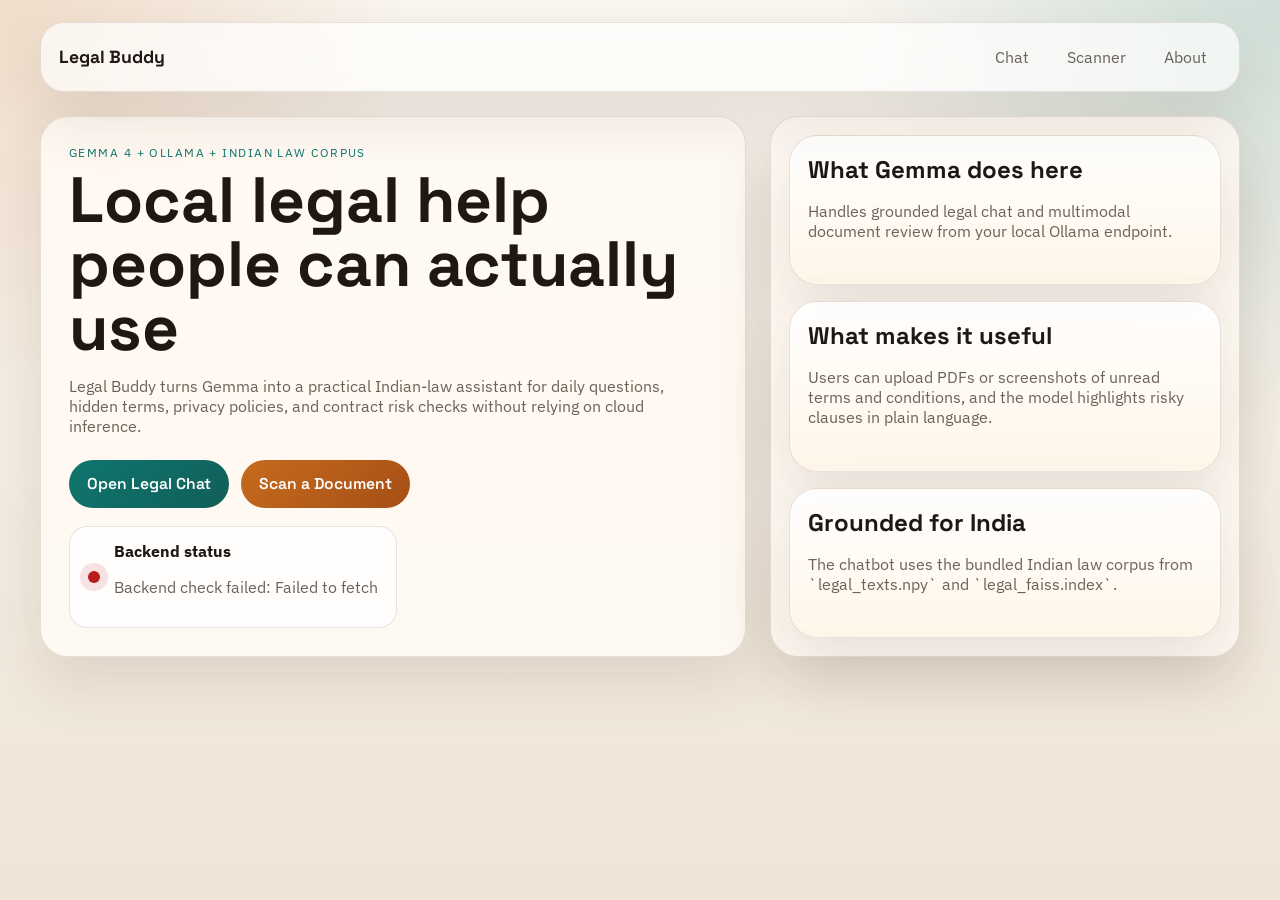
==== frontend/index.html @ d33e6dc4 "initial frontend" ====
<!DOCTYPE html>
<html lang="en">
<head>
  <meta charset="UTF-8">
  <meta name="viewport" content="width=device-width, initial-scale=1.0">
  <title>Legal Buddy</title>
  <link rel="preconnect" href="https://fonts.googleapis.com">
  <link rel="preconnect" href="https://fonts.gstatic.com" crossorigin>
  <link href="https://fonts.googleapis.com/css2?family=Space+Grotesk:wght@400;500;700&family=IBM+Plex+Sans:wght@400;500;600&display=swap" rel="stylesheet">
  <link rel="stylesheet" href="./assets/styles.css">
</head>
<body>
  <div class="page-shell">
    <header class="topbar">
      <a class="brand" href="./index.html">Legal Buddy</a>
      <nav class="nav">
        <a href="./pages/chat.html">Chat</a>
        <a href="./pages/scanner.html">Scanner</a>
        <a href="./pages/about.html">About</a>
      </nav>
    </header>

    <main class="hero-layout">
      <section class="hero-card">
        <p class="eyebrow">Gemma 4 + Ollama + Indian Law Corpus</p>
        <h1>Local legal help people can actually use</h1>
        <p class="lede">
          Legal Buddy turns Gemma into a practical Indian-law assistant for daily questions,
          hidden terms, privacy policies, and contract risk checks without relying on cloud inference.
        </p>
        <div class="cta-row">
          <a class="button" href="./pages/chat.html">Open Legal Chat</a>
          <a class="button button-secondary" href="./pages/scanner.html">Scan a Document</a>
        </div>
        <div class="status-card">
          <span class="status-dot" id="health-dot"></span>
          <div>
            <strong>Backend status</strong>
            <p id="health-text">Checking local Ollama backend...</p>
          </div>
        </div>
      </section>

      <aside class="stack-panel">
        <article class="info-card">
          <h2>What Gemma does here</h2>
          <p>Handles grounded legal chat and multimodal document review from your local Ollama endpoint.</p>
        </article>
        <article class="info-card">
          <h2>What makes it useful</h2>
          <p>Users can upload PDFs or screenshots of unread terms and conditions, and the model highlights risky clauses in plain language.</p>
        </article>
        <article class="info-card">
          <h2>Grounded for India</h2>
          <p>The chatbot uses the bundled Indian law corpus from `legal_texts.npy` and `legal_faiss.index`.</p>
        </article>
      </aside>
    </main>
  </div>

  <script src="./assets/config.js"></script>
  <script src="./assets/common.js"></script>
</body>
</html>
---- frontend/assets/styles.css ----
:root {
  --bg: #f3ecdf;
  --paper: rgba(255, 250, 243, 0.92);
  --ink: #1e1714;
  --muted: #6b6259;
  --line: rgba(91, 67, 44, 0.14);
  --accent: #0f766e;
  --accent-strong: #115e59;
  --accent-soft: rgba(15, 118, 110, 0.12);
  --warm: #c56b1d;
  --danger: #b91c1c;
  --shadow: 0 24px 60px rgba(62, 42, 27, 0.12);
}

* {
  box-sizing: border-box;
}

body {
  margin: 0;
  min-height: 100vh;
  color: var(--ink);
  font-family: "IBM Plex Sans", sans-serif;
  background:
    radial-gradient(circle at top left, rgba(197, 107, 29, 0.18), transparent 26%),
    radial-gradient(circle at top right, rgba(15, 118, 110, 0.18), transparent 28%),
    linear-gradient(180deg, #faf6f0 0%, #efe5d7 100%);
}

.page-shell {
  width: min(1200px, calc(100vw - 32px));
  margin: 0 auto;
  padding: 22px 0 40px;
}

.topbar {
  display: flex;
  justify-content: space-between;
  align-items: center;
  gap: 18px;
  margin-bottom: 24px;
  padding: 14px 18px;
  border-radius: 24px;
  border: 1px solid var(--line);
  background: rgba(255, 255, 255, 0.66);
  backdrop-filter: blur(12px);
  box-shadow: var(--shadow);
}

.brand,
.nav a {
  text-decoration: none;
  color: var(--ink);
}

.brand {
  font: 700 1.1rem "Space Grotesk", sans-serif;
}

.nav {
  display: flex;
  flex-wrap: wrap;
  gap: 10px;
}

.nav a {
  padding: 10px 14px;
  border-radius: 999px;
  color: var(--muted);
}

.nav a.active,
.nav a:hover {
  background: rgba(255, 255, 255, 0.88);
  color: var(--ink);
}

.hero-layout,
.scanner-layout,
.about-layout {
  display: grid;
  gap: 24px;
}

.hero-layout {
  grid-template-columns: 1.35fr 0.9fr;
}

.scanner-layout {
  grid-template-columns: repeat(2, minmax(0, 1fr));
}

.about-layout {
  grid-template-columns: repeat(3, minmax(0, 1fr));
}

.single-panel-layout {
  display: block;
}

.hero-card,
.stack-panel,
.panel,
.info-card {
  border-radius: 28px;
  border: 1px solid var(--line);
  background: var(--paper);
  box-shadow: var(--shadow);
}

.hero-card,
.panel {
  padding: 28px;
}

.stack-panel {
  padding: 18px;
  display: grid;
  gap: 16px;
}

.info-card {
  padding: 18px;
  background: linear-gradient(180deg, rgba(255, 255, 255, 0.88), rgba(255, 245, 232, 0.92));
}

.eyebrow {
  margin: 0 0 8px;
  font-size: 12px;
  letter-spacing: 0.12em;
  text-transform: uppercase;
  color: var(--accent);
}

h1,
h2 {
  margin: 0;
  font-family: "Space Grotesk", sans-serif;
}

h1 {
  font-size: clamp(2.4rem, 5vw, 4.8rem);
  line-height: 1;
  margin-bottom: 14px;
}

.panel-head {
  margin-bottom: 16px;
}

.panel-head p,
.lede,
.info-card p,
.prose-block p,
.meta,
#health-text {
  color: var(--muted);
}

.cta-row {
  display: flex;
  flex-wrap: wrap;
  gap: 12px;
  margin: 24px 0 18px;
}

.button,
button {
  appearance: none;
  border: 0;
  text-decoration: none;
  border-radius: 999px;
  padding: 14px 18px;
  color: white;
  cursor: pointer;
  font: 600 0.98rem "Space Grotesk", sans-serif;
  background: linear-gradient(135deg, var(--accent), var(--accent-strong));
}

.button-secondary {
  background: linear-gradient(135deg, var(--warm), #a64f16);
}

button:disabled {
  opacity: 0.68;
  cursor: wait;
}

.status-card {
  display: inline-flex;
  align-items: center;
  gap: 14px;
  padding: 14px 18px;
  border-radius: 18px;
  border: 1px solid var(--line);
  background: rgba(255, 255, 255, 0.8);
}

.status-dot {
  width: 12px;
  height: 12px;
  border-radius: 999px;
  background: var(--danger);
  box-shadow: 0 0 0 8px rgba(185, 28, 28, 0.12);
}

.status-dot.ok {
  background: var(--accent);
  box-shadow: 0 0 0 8px var(--accent-soft);
}

.stack {
  display: grid;
  gap: 12px;
}

textarea,
input[type="file"] {
  width: 100%;
  border-radius: 18px;
  border: 1px solid var(--line);
  background: rgba(255, 255, 255, 0.86);
  color: var(--ink);
  padding: 14px 16px;
  font: inherit;
}

textarea:focus,
input:focus {
  outline: 2px solid var(--accent-soft);
  border-color: rgba(15, 118, 110, 0.38);
}

.chat-log,
.scan-output {
  min-height: 280px;
  max-height: 460px;
  overflow: auto;
  padding: 14px;
  margin-bottom: 14px;
  border-radius: 22px;
  border: 1px solid var(--line);
  background: rgba(255, 255, 255, 0.76);
}

.chat-log {
  display: flex;
  flex-direction: column;
  gap: 12px;
}

.scan-output {
  background:
    linear-gradient(180deg, rgba(255, 255, 255, 0.92), rgba(247, 240, 232, 0.94)),
    rgba(255, 255, 255, 0.76);
}

.message {
  display: flex;
  width: 100%;
}

.message-user {
  justify-content: flex-end;
}

.message-assistant {
  justify-content: flex-start;
}

.message-card {
  max-width: min(88%, 560px);
  padding: 12px 16px 14px;
  border-radius: 18px;
  border: 1px solid var(--line);
  background: rgba(255, 255, 255, 0.92);
  box-shadow: 0 8px 24px rgba(62, 42, 27, 0.06);
}

.message-user .message-card {
  background: linear-gradient(160deg, rgba(15, 118, 110, 0.14), rgba(255, 255, 255, 0.95));
  border-color: rgba(15, 118, 110, 0.28);
}

.message-user .role {
  color: var(--accent-strong);
}

.message-assistant .message-card {
  background: rgba(255, 252, 247, 0.96);
}

.role {
  display: block;
  margin-bottom: 6px;
  color: var(--warm);
  font: 700 0.75rem "Space Grotesk", sans-serif;
  letter-spacing: 0.08em;
  text-transform: uppercase;
}

.body {
  white-space: pre-wrap;
  line-height: 1.58;
  word-wrap: break-word;
}

.meta {
  min-height: 24px;
}

.scan-review {
  display: grid;
  gap: 16px;
}

.scan-hero,
.scan-section {
  position: relative;
  overflow: hidden;
  border-radius: 24px;
  border: 1px solid var(--line);
  background: rgba(255, 255, 255, 0.88);
  box-shadow: 0 16px 40px rgba(62, 42, 27, 0.08);
}

.scan-hero {
  padding: 20px;
  background:
    radial-gradient(circle at top right, rgba(15, 118, 110, 0.15), transparent 32%),
    linear-gradient(180deg, rgba(242, 252, 250, 0.96), rgba(255, 255, 255, 0.92));
}

.scan-section {
  padding: 18px 20px;
}

.scan-section-kicker {
  margin-bottom: 8px;
  color: var(--accent);
  font: 700 0.75rem "Space Grotesk", sans-serif;
  letter-spacing: 0.12em;
  text-transform: uppercase;
}

.scan-hero h3,
.scan-section h3 {
  margin: 0 0 12px;
  font-size: 1.18rem;
}

.scan-section-body {
  display: grid;
  gap: 12px;
}

.scan-section-body p {
  margin: 0;
  color: var(--ink);
  line-height: 1.65;
}

.scan-list {
  margin: 0;
  padding-left: 20px;
  display: grid;
  gap: 8px;
  line-height: 1.58;
}

.scan-list li::marker {
  color: var(--warm);
}

.scan-output code {
  padding: 2px 6px;
  border-radius: 999px;
  background: rgba(15, 118, 110, 0.1);
  color: var(--accent-strong);
  font-size: 0.92em;
}

.scan-output strong {
  color: #2d1f19;
}

.wide-panel {
  max-width: 980px;
  margin: 0 auto;
}

.full-span {
  grid-column: 1 / -1;
}

.preview-grid {
  display: grid;
  grid-template-columns: repeat(auto-fit, minmax(150px, 1fr));
  gap: 12px;
}

.preview-grid figure {
  margin: 0;
  padding: 10px;
  border-radius: 18px;
  border: 1px solid var(--line);
  background: rgba(255, 255, 255, 0.78);
}

.preview-grid img {
  display: block;
  width: 100%;
  border-radius: 12px;
}

.preview-grid figcaption {
  margin-top: 8px;
  color: var(--muted);
  font-size: 0.86rem;
}

.feature-list {
  margin: 0;
  padding-left: 18px;
  line-height: 1.65;
}

.prose-block {
  display: grid;
  gap: 10px;
}

@media (max-width: 980px) {
  .hero-layout,
  .scanner-layout,
  .about-layout {
    grid-template-columns: 1fr;
  }

  .page-shell {
    width: min(100vw - 20px, 1200px);
  }

  .hero-card,
  .panel {
    padding: 22px;
  }
}
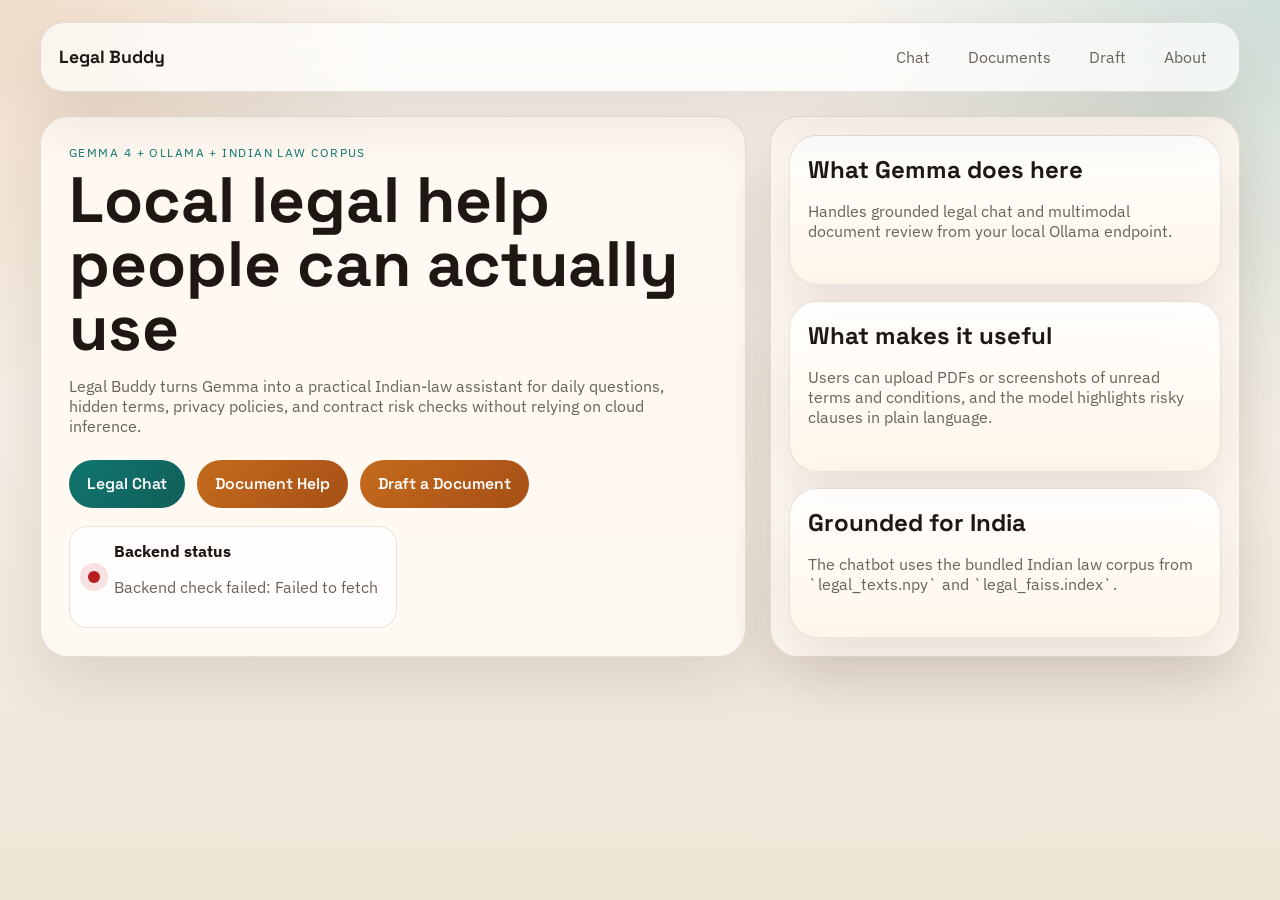
==== commit 3c7fa7f8: "updated the documents scanning section and added document drafting" ====
--- a/frontend/index.html
+++ b/frontend/index.html
@@ -15,7 +15,8 @@
       <a class="brand" href="./index.html">Legal Buddy</a>
       <nav class="nav">
         <a href="./pages/chat.html">Chat</a>
-        <a href="./pages/scanner.html">Scanner</a>
+        <a href="./pages/documents.html">Documents</a>
+        <a href="./pages/draft.html">Draft</a>
         <a href="./pages/about.html">About</a>
       </nav>
     </header>
@@ -29,8 +30,9 @@
           hidden terms, privacy policies, and contract risk checks without relying on cloud inference.
         </p>
         <div class="cta-row">
-          <a class="button" href="./pages/chat.html">Open Legal Chat</a>
-          <a class="button button-secondary" href="./pages/scanner.html">Scan a Document</a>
+          <a class="button" href="./pages/chat.html">Legal Chat</a>
+          <a class="button button-secondary" href="./pages/documents.html">Document Help</a>
+          <a class="button button-secondary" href="./pages/draft.html">Draft a Document</a>
         </div>
         <div class="status-card">
           <span class="status-dot" id="health-dot"></span>
--- a/frontend/assets/styles.css
+++ b/frontend/assets/styles.css
@@ -98,6 +98,10 @@
   display: block;
 }
 
+.hidden {
+  display: none !important;
+}
+
 .hero-card,
 .stack-panel,
 .panel,
@@ -430,6 +434,795 @@
   gap: 10px;
 }
 
+/* ── Page heroes (Documents / Draft) ─────────────── */
+.page-hero {
+  display: flex;
+  justify-content: space-between;
+  align-items: flex-end;
+  flex-wrap: wrap;
+  gap: 16px;
+  margin-bottom: 28px;
+  padding: 28px 32px;
+  border-radius: 28px;
+  border: 1px solid var(--line);
+  box-shadow: var(--shadow);
+}
+
+.page-hero--docs {
+  background:
+    radial-gradient(circle at 100% 0%, rgba(15, 118, 110, 0.2), transparent 42%),
+    linear-gradient(135deg, rgba(255, 255, 255, 0.95), rgba(242, 252, 250, 0.9));
+}
+
+.page-hero--draft {
+  background:
+    radial-gradient(circle at 100% 0%, rgba(197, 107, 29, 0.18), transparent 42%),
+    linear-gradient(135deg, rgba(255, 255, 255, 0.95), rgba(255, 248, 240, 0.92));
+}
+
+.page-hero-label {
+  margin: 0 0 8px;
+  font: 700 0.72rem "Space Grotesk", sans-serif;
+  letter-spacing: 0.14em;
+  text-transform: uppercase;
+  color: var(--accent);
+}
+
+.page-hero--draft .page-hero-label {
+  color: var(--warm);
+}
+
+.page-hero h1 {
+  font-size: clamp(1.65rem, 3.5vw, 2.35rem);
+  margin-bottom: 10px;
+  line-height: 1.15;
+}
+
+.page-hero-text p:last-child {
+  margin: 0;
+  max-width: 520px;
+  color: var(--muted);
+  line-height: 1.55;
+}
+
+.page-hero-link {
+  font: 500 0.9rem "IBM Plex Sans", sans-serif;
+  color: var(--accent-strong);
+  text-decoration: none;
+  white-space: nowrap;
+  padding: 10px 0;
+  border-bottom: 1px solid transparent;
+}
+
+.page-hero-link:hover {
+  border-bottom-color: var(--accent);
+}
+
+.page-hero--draft .page-hero-link {
+  color: #a64f16;
+}
+
+/* ── Document Help workspace ─────────────────────── */
+.doc-workspace {
+  display: grid;
+  gap: 24px;
+}
+
+.doc-upload-grid {
+  display: grid;
+  grid-template-columns: 1.2fr 0.8fr;
+  gap: 20px;
+  align-items: start;
+}
+
+.card-title {
+  margin: 0 0 6px;
+  font: 600 1.15rem "Space Grotesk", sans-serif;
+}
+
+.card-sub {
+  margin: 0 0 20px;
+  color: var(--muted);
+  font-size: 0.92rem;
+  line-height: 1.5;
+}
+
+.field-label {
+  display: block;
+  margin-bottom: 8px;
+  font: 600 0.84rem "Space Grotesk", sans-serif;
+}
+
+.field-label .optional {
+  font-weight: 400;
+  color: var(--muted);
+}
+
+.btn-primary {
+  background: linear-gradient(135deg, var(--accent), var(--accent-strong));
+}
+
+.btn-block {
+  width: 100%;
+  margin-top: 8px;
+}
+
+.prompt-chips {
+  margin: 14px 0 16px;
+}
+
+.chips-label {
+  display: block;
+  margin-bottom: 8px;
+  font-size: 0.8rem;
+  color: var(--muted);
+  font-weight: 500;
+}
+
+.chips-row {
+  display: flex;
+  flex-wrap: wrap;
+  gap: 8px;
+}
+
+.prompt-chip {
+  padding: 8px 14px;
+  border-radius: 999px;
+  border: 1px solid var(--line);
+  background: rgba(255, 255, 255, 0.75);
+  color: var(--ink);
+  font: 500 0.82rem "IBM Plex Sans", sans-serif;
+  cursor: pointer;
+  transition: all 0.15s;
+}
+
+.prompt-chip:hover {
+  border-color: var(--accent);
+  background: var(--accent-soft);
+  color: var(--accent-strong);
+}
+
+.steps-list {
+  list-style: none;
+  margin: 0;
+  padding: 0;
+  display: grid;
+  gap: 18px;
+}
+
+.steps-list li {
+  display: flex;
+  gap: 14px;
+  align-items: flex-start;
+}
+
+.step-num {
+  flex-shrink: 0;
+  width: 28px;
+  height: 28px;
+  border-radius: 50%;
+  background: var(--accent-soft);
+  color: var(--accent-strong);
+  font: 700 0.8rem "Space Grotesk", sans-serif;
+  display: flex;
+  align-items: center;
+  justify-content: center;
+}
+
+.steps-list strong {
+  display: block;
+  margin-bottom: 4px;
+  font-size: 0.95rem;
+}
+
+.steps-list p {
+  margin: 0;
+  font-size: 0.88rem;
+  color: var(--muted);
+  line-height: 1.5;
+}
+
+.steps-note {
+  margin: 22px 0 0;
+  padding-top: 16px;
+  border-top: 1px solid var(--line);
+  font-size: 0.84rem;
+  color: var(--muted);
+}
+
+.doc-processing {
+  min-height: 220px;
+}
+
+.doc-results {
+  display: grid;
+  gap: 16px;
+}
+
+.doc-results-header {
+  display: flex;
+  justify-content: space-between;
+  align-items: center;
+  flex-wrap: wrap;
+  gap: 14px;
+  padding: 20px 24px;
+}
+
+.doc-results-header .result-filename {
+  margin: 0 0 8px;
+  font-size: 1.2rem;
+}
+
+.result-tags {
+  display: flex;
+  flex-wrap: wrap;
+  gap: 10px;
+  align-items: center;
+}
+
+.doc-results-body {
+  padding: 22px 24px 26px;
+}
+
+.tab-bar--wide {
+  width: 100%;
+  max-width: 100%;
+}
+
+.tab-bar--wide .tab-btn {
+  flex: 1;
+}
+
+.tab-intro {
+  margin: 0 0 14px;
+  color: var(--muted);
+  font-size: 0.9rem;
+}
+
+.ask-log--tall {
+  min-height: 280px;
+  max-height: 480px;
+}
+
+.scan-output--flush {
+  min-height: 0;
+  max-height: none;
+  border: none;
+  background: transparent;
+  padding: 0;
+  margin: 0;
+}
+
+.drop-zone--large {
+  padding: 44px 24px;
+}
+
+.dz-icon-wrap {
+  width: 56px;
+  height: 56px;
+  margin: 0 auto 14px;
+  border-radius: 14px;
+  background: var(--accent-soft);
+  color: var(--accent-strong);
+  font: 700 0.75rem "Space Grotesk", sans-serif;
+  letter-spacing: 0.06em;
+  display: flex;
+  align-items: center;
+  justify-content: center;
+}
+
+.dz-file-badge {
+  padding: 4px 10px;
+  border-radius: 999px;
+  background: var(--accent-soft);
+  color: var(--accent-strong);
+  font: 600 0.72rem "Space Grotesk", sans-serif;
+  text-transform: uppercase;
+  letter-spacing: 0.06em;
+}
+
+/* ── Draft workspace ─────────────────────────────── */
+.draft-workspace {
+  display: block;
+}
+
+.draft-layout {
+  display: grid;
+  grid-template-columns: minmax(300px, 400px) 1fr;
+  gap: 22px;
+  align-items: start;
+}
+
+.draft-form-panel {
+  position: sticky;
+  top: 20px;
+}
+
+.type-chips {
+  display: flex;
+  flex-wrap: wrap;
+  gap: 8px;
+  margin-bottom: 4px;
+}
+
+.type-chip {
+  padding: 7px 14px;
+  border-radius: 999px;
+  border: 1px solid var(--line);
+  background: rgba(255, 255, 255, 0.7);
+  color: var(--muted);
+  font: 500 0.82rem "IBM Plex Sans", sans-serif;
+  cursor: pointer;
+  transition: all 0.15s;
+}
+
+.type-chip:hover,
+.type-chip.active {
+  border-color: var(--warm);
+  background: rgba(197, 107, 29, 0.1);
+  color: #8a4512;
+}
+
+.draft-output-panel {
+  min-height: 420px;
+  display: flex;
+  flex-direction: column;
+}
+
+.draft-empty-state {
+  flex: 1;
+  display: flex;
+  flex-direction: column;
+  align-items: center;
+  justify-content: center;
+  text-align: center;
+  padding: 48px 32px;
+  color: var(--muted);
+}
+
+.draft-empty-icon {
+  width: 64px;
+  height: 64px;
+  margin-bottom: 18px;
+  border-radius: 18px;
+  border: 2px dashed var(--line);
+  display: flex;
+  align-items: center;
+  justify-content: center;
+  font: 700 1.6rem "Space Grotesk", sans-serif;
+  color: var(--warm);
+  opacity: 0.7;
+}
+
+.draft-empty-state h3 {
+  margin: 0 0 10px;
+  color: var(--ink);
+  font-size: 1.1rem;
+}
+
+.draft-empty-state p {
+  margin: 0;
+  max-width: 320px;
+  line-height: 1.55;
+  font-size: 0.92rem;
+}
+
+.draft-processing {
+  flex: 1;
+  display: flex;
+  align-items: center;
+  justify-content: center;
+  min-height: 280px;
+}
+
+/* ── Drop zone ───────────────────────────────────── */
+.drop-zone {
+  border: 2px dashed var(--line);
+  border-radius: 20px;
+  padding: 36px 20px;
+  text-align: center;
+  cursor: pointer;
+  transition: border-color 0.18s, background 0.18s;
+  background: rgba(255, 255, 255, 0.45);
+  margin-bottom: 12px;
+}
+
+.drop-zone:hover,
+.drop-zone.drag-over {
+  border-color: var(--accent);
+  background: rgba(15, 118, 110, 0.06);
+}
+
+.drop-zone.has-file {
+  border-style: solid;
+  border-color: rgba(15, 118, 110, 0.45);
+  background: rgba(15, 118, 110, 0.05);
+}
+
+.dz-idle {
+  pointer-events: none;
+}
+
+.dz-icon {
+  font-size: 2.4rem;
+  margin-bottom: 12px;
+}
+
+.dz-label {
+  margin: 0 0 6px;
+  font-weight: 500;
+  color: var(--ink);
+  pointer-events: auto;
+}
+
+.dz-browse {
+  color: var(--accent);
+  text-decoration: underline;
+  cursor: pointer;
+  font-weight: 600;
+  pointer-events: auto;
+}
+
+.dz-hint {
+  margin: 0;
+  color: var(--muted);
+  font-size: 0.86rem;
+}
+
+.dz-ready {
+  display: flex;
+  align-items: center;
+  justify-content: center;
+  gap: 10px;
+}
+
+.dz-file-icon {
+  font-size: 1.4rem;
+}
+
+.dz-filename {
+  font: 500 0.96rem "IBM Plex Sans", sans-serif;
+  color: var(--ink);
+  max-width: 360px;
+  overflow: hidden;
+  text-overflow: ellipsis;
+  white-space: nowrap;
+}
+
+.dz-clear {
+  background: none;
+  border: none;
+  cursor: pointer;
+  color: var(--muted);
+  font-size: 1rem;
+  padding: 3px 7px;
+  border-radius: 6px;
+  transition: all 0.15s;
+}
+
+.dz-clear:hover {
+  color: var(--danger);
+  background: rgba(185, 28, 28, 0.08);
+}
+
+/* ── Processing state ────────────────────────────── */
+.panel-center {
+  display: flex;
+  align-items: center;
+  justify-content: center;
+  min-height: 260px;
+}
+
+.processing-body {
+  text-align: center;
+  padding: 20px;
+}
+
+.spinner-ring {
+  width: 46px;
+  height: 46px;
+  border: 3px solid var(--accent-soft);
+  border-top-color: var(--accent);
+  border-radius: 50%;
+  animation: spin 0.75s linear infinite;
+  margin: 0 auto 18px;
+}
+
+@keyframes spin {
+  to { transform: rotate(360deg); }
+}
+
+.processing-title {
+  margin: 0 0 8px;
+  font: 600 1.08rem "Space Grotesk", sans-serif;
+  color: var(--ink);
+}
+
+.processing-hint {
+  margin: 0;
+  color: var(--muted);
+  font-size: 0.9rem;
+  max-width: 380px;
+}
+
+/* ── Result header ───────────────────────────────── */
+.result-header {
+  display: flex;
+  justify-content: space-between;
+  align-items: center;
+  flex-wrap: wrap;
+  gap: 10px;
+  margin-bottom: 18px;
+  padding-bottom: 14px;
+  border-bottom: 1px solid var(--line);
+}
+
+.result-meta {
+  display: flex;
+  flex-wrap: wrap;
+  align-items: center;
+  gap: 10px;
+}
+
+.result-filename {
+  font: 600 1rem "Space Grotesk", sans-serif;
+  color: var(--ink);
+  max-width: 320px;
+  overflow: hidden;
+  text-overflow: ellipsis;
+  white-space: nowrap;
+}
+
+.result-badge {
+  padding: 3px 11px;
+  border-radius: 999px;
+  background: var(--accent-soft);
+  color: var(--accent-strong);
+  font: 600 0.73rem "Space Grotesk", sans-serif;
+  letter-spacing: 0.02em;
+}
+
+.result-time {
+  color: var(--muted);
+  font-size: 0.84rem;
+}
+
+.button-ghost {
+  background: transparent;
+  border: 1px solid var(--line);
+  border-radius: 999px;
+  padding: 8px 16px;
+  color: var(--muted);
+  font: 500 0.88rem "IBM Plex Sans", sans-serif;
+  cursor: pointer;
+  transition: all 0.18s;
+}
+
+.button-ghost:hover {
+  background: rgba(255, 255, 255, 0.9);
+  color: var(--ink);
+}
+
+/* ── Tab bar ─────────────────────────────────────── */
+.tab-bar {
+  display: flex;
+  gap: 3px;
+  margin-bottom: 18px;
+  padding: 4px;
+  background: rgba(0, 0, 0, 0.04);
+  border-radius: 14px;
+  width: fit-content;
+}
+
+.tab-btn {
+  padding: 8px 20px;
+  border-radius: 10px;
+  border: none;
+  background: transparent;
+  color: var(--muted);
+  font: 500 0.88rem "Space Grotesk", sans-serif;
+  cursor: pointer;
+  transition: all 0.18s;
+}
+
+.tab-btn.active {
+  background: white;
+  color: var(--ink);
+  box-shadow: 0 1px 6px rgba(62, 42, 27, 0.1);
+}
+
+/* ── Risk section accents ────────────────────────── */
+.scan-section--risk {
+  border-left: 3px solid var(--danger);
+}
+
+.scan-section--risk .scan-section-kicker {
+  color: var(--danger);
+}
+
+.scan-section--warning {
+  border-left: 3px solid var(--warm);
+}
+
+.scan-section--warning .scan-section-kicker {
+  color: var(--warm);
+}
+
+.scan-section--safe {
+  border-left: 3px solid var(--accent);
+}
+
+.scan-section--safe .scan-section-kicker {
+  color: var(--accent);
+}
+
+.scan-section--action {
+  border-left: 3px solid #7c3aed;
+}
+
+.scan-section--action .scan-section-kicker {
+  color: #7c3aed;
+}
+
+/* ── Ask document chat ───────────────────────────── */
+.ask-log {
+  min-height: 200px;
+  max-height: 400px;
+  overflow-y: auto;
+  display: flex;
+  flex-direction: column;
+  gap: 12px;
+  padding: 4px 0 10px;
+  margin-bottom: 8px;
+}
+
+.ask-empty {
+  text-align: center;
+  padding: 40px 20px;
+  color: var(--muted);
+  font-size: 0.92rem;
+  align-self: center;
+  max-width: 380px;
+}
+
+.ask-bubble {
+  max-width: min(86%, 540px);
+  padding: 10px 14px 12px;
+  border-radius: 16px;
+  border: 1px solid var(--line);
+}
+
+.ask-bubble.user-bubble {
+  align-self: flex-end;
+  background: linear-gradient(160deg, rgba(15, 118, 110, 0.13), rgba(255, 255, 255, 0.95));
+  border-color: rgba(15, 118, 110, 0.28);
+}
+
+.ask-bubble.ai-bubble {
+  align-self: flex-start;
+  background: rgba(255, 252, 247, 0.96);
+}
+
+.ask-bubble-role {
+  font: 700 0.7rem "Space Grotesk", sans-serif;
+  letter-spacing: 0.08em;
+  text-transform: uppercase;
+  margin-bottom: 5px;
+}
+
+.user-bubble .ask-bubble-role { color: var(--accent-strong); }
+.ai-bubble .ask-bubble-role   { color: var(--warm); }
+
+.ask-bubble-body {
+  white-space: pre-wrap;
+  line-height: 1.56;
+  font-size: 0.95rem;
+  word-wrap: break-word;
+}
+
+.ask-input-row {
+  display: flex;
+  gap: 10px;
+}
+
+.ask-input-row input {
+  flex: 1;
+  padding: 12px 16px;
+  border-radius: 999px;
+  border: 1px solid var(--line);
+  background: rgba(255, 255, 255, 0.88);
+  font: inherit;
+  color: var(--ink);
+}
+
+.ask-input-row input:focus {
+  outline: 2px solid var(--accent-soft);
+  border-color: rgba(15, 118, 110, 0.38);
+}
+
+.ask-input-row button {
+  flex-shrink: 0;
+}
+
+.preview-note {
+  color: var(--muted);
+  font-size: 0.87rem;
+  margin: 0 0 14px;
+}
+
+/* ── Draft form ──────────────────────────────────── */
+.draft-form {
+  display: grid;
+  gap: 18px;
+}
+
+.draft-cols {
+  display: grid;
+  grid-template-columns: 1fr 1fr;
+  gap: 16px;
+}
+
+.draft-row {
+  display: grid;
+  gap: 6px;
+}
+
+.draft-row label {
+  font: 600 0.84rem "Space Grotesk", sans-serif;
+  color: var(--ink);
+  letter-spacing: 0.02em;
+}
+
+.draft-row-sm {
+  max-width: 280px;
+}
+
+.draft-result-header {
+  display: flex;
+  justify-content: space-between;
+  align-items: center;
+  flex-wrap: wrap;
+  gap: 10px;
+  margin: 26px 0 10px;
+  padding-top: 20px;
+  border-top: 1px solid var(--line);
+}
+
+.draft-result-header h3 {
+  margin: 0;
+  font-size: 1.05rem;
+}
+
+.draft-result-actions {
+  display: flex;
+  gap: 8px;
+}
+
+.draft-disclaimer {
+  font-size: 0.83rem;
+  color: var(--warm);
+  background: rgba(197, 107, 29, 0.07);
+  border: 1px solid rgba(197, 107, 29, 0.2);
+  border-radius: 12px;
+  padding: 10px 14px;
+  margin-bottom: 14px;
+}
+
+.draft-output {
+  background: rgba(255, 255, 255, 0.78);
+  border: 1px solid var(--line);
+  border-radius: 18px;
+  padding: 22px 26px;
+  white-space: pre-wrap;
+  line-height: 1.72;
+  font-size: 0.93rem;
+  color: var(--ink);
+  max-height: 600px;
+  overflow-y: auto;
+  font-family: "IBM Plex Sans", sans-serif;
+}
+
+/* ── Responsive ──────────────────────────────────── */
 @media (max-width: 980px) {
   .hero-layout,
   .scanner-layout,
@@ -445,4 +1238,38 @@
   .panel {
     padding: 22px;
   }
-}
+
+  .doc-upload-grid {
+    grid-template-columns: 1fr;
+  }
+
+  .draft-layout {
+    grid-template-columns: 1fr;
+  }
+
+  .draft-form-panel {
+    position: static;
+  }
+
+  .page-hero {
+    padding: 22px 20px;
+  }
+
+  .page-hero-link {
+    width: 100%;
+  }
+
+  .draft-cols {
+    grid-template-columns: 1fr;
+  }
+
+  .tab-bar {
+    width: 100%;
+  }
+
+  .tab-btn {
+    flex: 1;
+    padding: 8px 10px;
+    font-size: 0.82rem;
+  }
+}
